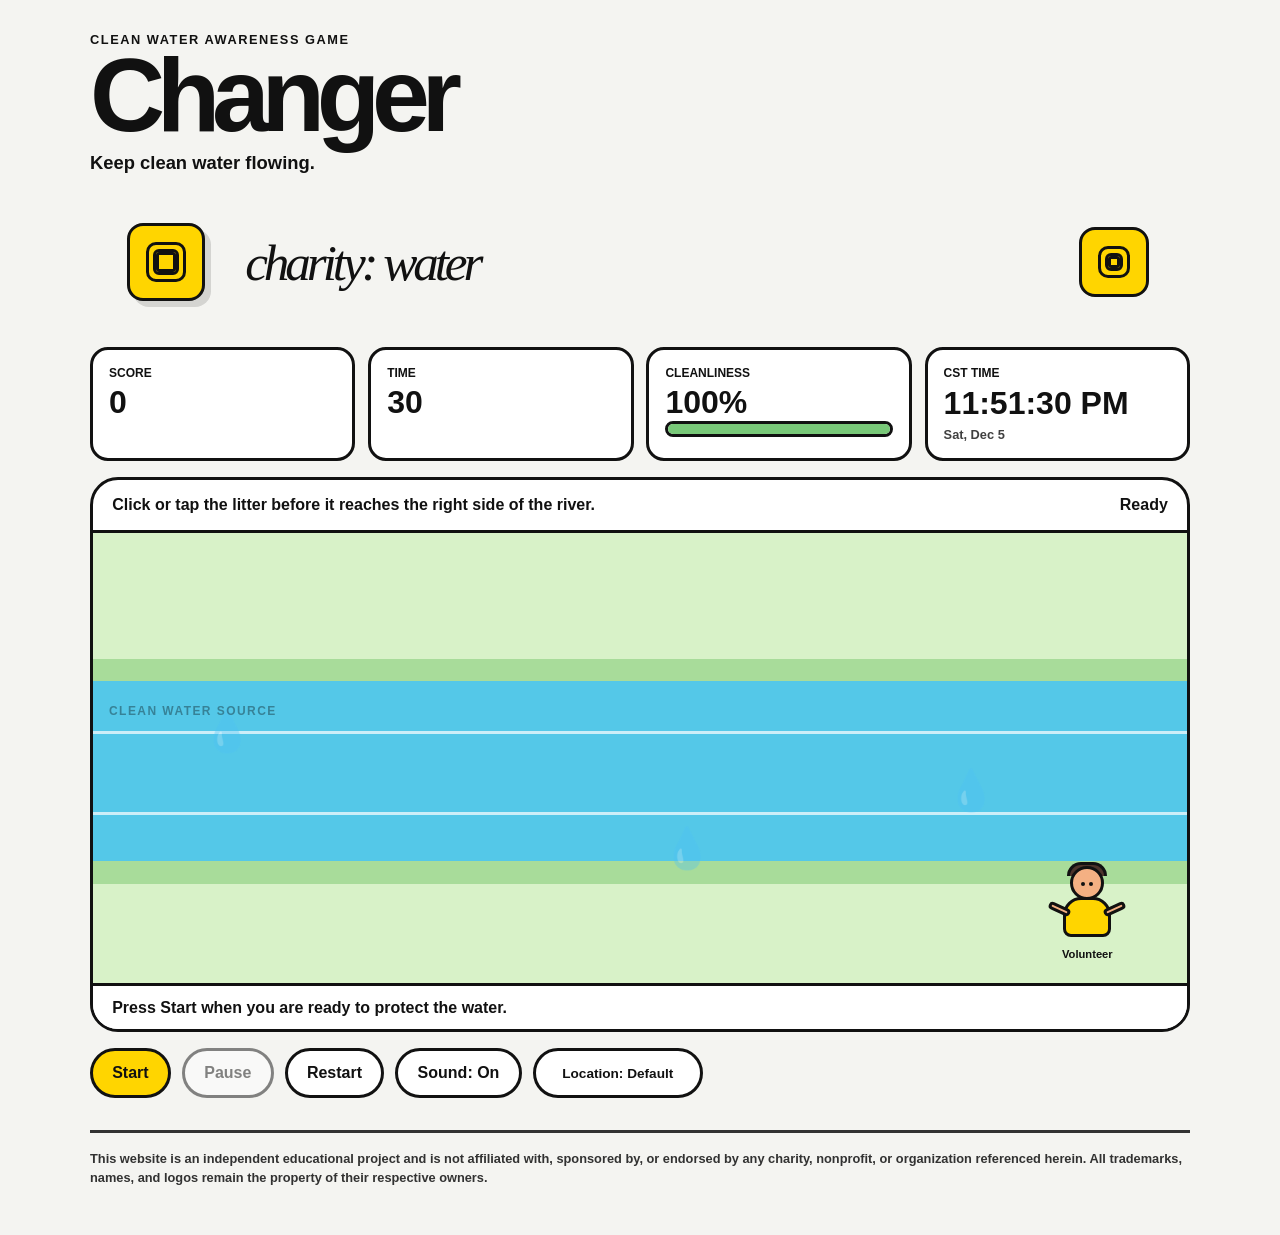
==== index.html @ 5ac5d617 "change name" ====
<!DOCTYPE html>
<html lang="en">
<head>
  <meta charset="UTF-8" />
  <meta name="viewport" content="width=device-width, initial-scale=1.0" />
  <title>The Changer | Clean Water Game</title>

  <style>
    :root {
      --black: #111111
;
      --white: #ffffff
;
      --yellow: #ffd500
;
      --blue: #54c8e8
;
      --deep-blue: #168fb5
;
      --green: #78c878
;
      --red: #e7685d
;
      --soft-gray: #f4f4f1
;
    }

    * {
      box-sizing: border-box;
    }

    body {
      margin: 0;
      min-height: 100vh;
      background: var(--page-bg, var(--soft-gray));
      color: var(--black);
      font-family: Arial, Helvetica, sans-serif;
    }

    button {
      border: 3px solid var(--black);
      border-radius: 999px;
      padding: 0.8rem 1.2rem;
      background: var(--yellow);
      color: var(--black);
      font-size: 1rem;
      font-weight: 800;
      cursor: pointer;
      transition: transform 0.15s ease, box-shadow 0.15s ease;
    }

    button:hover,
    button:focus-visible {
      transform: translateY(-2px);
      box-shadow: 4px 4px 0 var(--black);
      outline: none;
    }

    button.secondary {
      background: var(--white);
    }

    button:disabled {
      cursor: not-allowed;
      opacity: 0.5;
      transform: none;
      box-shadow: none;
    }

    .app {
      width: min(1100px, 94vw);
      margin: 0 auto;
      padding: 2rem 0 3rem;
    }

    header {
      display: flex;
      justify-content: space-between;
      align-items: flex-start;
      gap: 1rem;
      margin-bottom: 1.5rem;
    }

    .eyebrow {
      margin: 0 0 0.25rem;
      font-size: 0.8rem;
      font-weight: 800;
      letter-spacing: 0.12em;
      text-transform: uppercase;
    }

    h1 {
      margin: 0;
      font-size: clamp(3rem, 9vw, 6.5rem);
      line-height: 0.85;
      letter-spacing: -0.08em;
    }

    .mission {
      max-width: 430px;
      margin: 0.8rem 0 0;
      font-size: 1.15rem;
      font-weight: 700;
    }

    .brand-note {
      max-width: 210px;
      padding: 0.7rem;
      border: 2px solid var(--black);
      background: var(--white);
      font-size: 0.75rem;
      font-weight: 700;
      line-height: 1.3;
    }

    .brand-reference {
      display: grid;
      grid-template-columns: 120px 1fr 120px;
      align-items: center;
      gap: 1.2rem;
      padding: 1.2rem 1rem 0.5rem;
      margin: 1.5rem 0 2rem;
      color: var(--black);
    }

    .brand-logo {
      width: 78px;
      height: 78px;
      margin: 0 auto;
      border: 3px solid var(--black);
      border-radius: 16px;
      background: var(--yellow);
      position: relative;
      box-shadow: 6px 6px 0 rgba(17, 17, 17, 0.14);
    }

    .brand-logo::before,
    .brand-logo::after {
      content: "";
      position: absolute;
      border: 3px solid var(--black);
      border-radius: 10px;
      inset: 16px;
    }

    .brand-logo::after {
      inset: 23px;
      border-radius: 6px;
      background: var(--yellow);
      box-shadow: inset 0 0 0 3px var(--black);
    }

    .brand-wordmark {
      font-size: clamp(2rem, 4vw, 3.6rem);
      font-weight: 400;
      letter-spacing: -0.08em;
      line-height: 1;
      text-align: left;
      font-family: Georgia, "Times New Roman", serif;
      font-style: italic;
    }

    .brand-side {
      display: flex;
      justify-content: center;
      align-items: center;
      min-height: 90px;
    }

    .brand-side .brand-logo {
      width: 70px;
      height: 70px;
      box-shadow: none;
    }

    .brand-side .brand-label {
      display: none;
    }

    .dashboard {
      display: grid;
      grid-template-columns: repeat(4, minmax(0, 1fr));
      gap: 0.8rem;
      margin-bottom: 1rem;
    }

    .stat {
      padding: 1rem;
      border: 3px solid var(--black);
      border-radius: 18px;
      background: var(--white);
    }

    .clock-stat {
      display: flex;
      flex-direction: column;
      justify-content: center;
    }

    .clock-value {
      font-size: 1.5rem;
      line-height: 1.2;
    }

    .clock-date {
      display: block;
      margin-top: 0.25rem;
      font-size: 0.8rem;
      font-weight: 800;
      opacity: 0.8;
    }

    .stat-label {
      display: block;
      margin-bottom: 0.25rem;
      font-size: 0.75rem;
      font-weight: 800;
      text-transform: uppercase;
    }

    .stat-value {
      font-size: 2rem;
      font-weight: 900;
    }

    .progress-shell {
      height: 16px;
      overflow: hidden;
      border: 3px solid var(--black);
      border-radius: 999px;
      background: var(--white);
    }

    .progress-bar {
      width: 100%;
      height: 100%;
      background: var(--green);
      transition: width 0.25s ease, background 0.25s ease;
    }

    .game-card {
      overflow: hidden;
      border: 3px solid var(--black);
      border-radius: 28px;
      background: var(--white);
    }

    .game-top {
      display: flex;
      justify-content: space-between;
      align-items: center;
      gap: 1rem;
      padding: 1rem 1.2rem;
      border-bottom: 3px solid var(--black);
    }

    .instructions {
      margin: 0;
      font-weight: 800;
    }

    .game-area {
      position: relative;
      min-height: 450px;
      overflow: hidden;
      background:
        linear-gradient(
          to bottom,
          #d8f2c8
 0 28%,
          #a8dc9a
 28% 33%,
          var(--blue) 33% 73%,
          #a8dc9a
 73% 78%,
          #d8f2c8
 78% 100%
        );
    }

    .river-line {
      position: absolute;
      left: 0;
      right: 0;
      height: 3px;
      background: rgba(255, 255, 255, 0.7);
    }

    .river-line.one {
      top: 44%;
    }

    .river-line.two {
      top: 62%;
    }

    .water-drop {
      position: absolute;
      color: rgba(255, 255, 255, 0.35);
      font-size: 2.5rem;
      animation: drift 5s linear infinite;
    }

    .drop-one {
      top: 39%;
      left: 10%;
    }

    .drop-two {
      top: 65%;
      left: 52%;
      animation-delay: 1.5s;
    }

    .drop-three {
      top: 52%;
      left: 78%;
      animation-delay: 3s;
    }

    @keyframes drift {
      from {
        transform: translateX(-30px);
      }
      to {
        transform: translateX(80px);
      }
    }

    .river-label {
      position: absolute;
      top: 38%;
      left: 1rem;
      color: rgba(0, 0, 0, 0.35);
      font-size: 0.75rem;
      font-weight: 900;
      letter-spacing: 0.12em;
      text-transform: uppercase;
    }

    .character {
      position: absolute;
      right: 5%;
      bottom: 5%;
      width: 90px;
      text-align: center;
      z-index: 4;
    }

    .character-body {
      position: relative;
      width: 58px;
      height: 78px;
      margin: 0 auto;
    }

    .head {
      position: absolute;
      top: 0;
      left: 12px;
      width: 34px;
      height: 34px;
      border: 3px solid var(--black);
      border-radius: 50%;
      background: #f4b083
;
    }

    .head::before,
    .head::after {
      content: "";
      position: absolute;
      top: 13px;
      width: 4px;
      height: 4px;
      border-radius: 50%;
      background: var(--black);
    }

    .head::before {
      left: 8px;
    }

    .head::after {
      right: 8px;
    }

    .hair {
      position: absolute;
      top: -4px;
      left: 9px;
      width: 40px;
      height: 14px;
      border: 3px solid var(--black);
      border-bottom: 0;
      border-radius: 20px 20px 0 0;
      background: #4d342b
;
    }

    .body-shape {
      position: absolute;
      top: 31px;
      left: 5px;
      width: 48px;
      height: 40px;
      border: 3px solid var(--black);
      border-radius: 18px 18px 8px 8px;
      background: var(--yellow);
    }

    .arm {
      position: absolute;
      top: 39px;
      width: 23px;
      height: 8px;
      border: 3px solid var(--black);
      border-radius: 999px;
      background: #f4b083
;
    }

    .arm.left {
      left: -10px;
      transform: rotate(25deg);
    }

    .arm.right {
      right: -10px;
      transform: rotate(-25deg);
    }

    .character-name {
      display: block;
      margin-top: 0.25rem;
      font-size: 0.7rem;
      font-weight: 900;
    }

    .litter {
      position: absolute;
      z-index: 5;
      display: grid;
      place-items: center;
      width: 48px;
      height: 48px;
      border: 3px solid var(--black);
      border-radius: 14px;
      background: var(--white);
      font-size: 1.65rem;
      cursor: pointer;
      user-select: none;
      transform: translate(-50%, -50%);
    }

    .litter:hover,
    .litter:focus-visible {
      outline: 4px solid var(--yellow);
      outline-offset: 3px;
    }

    .feedback {
      min-height: 2.5rem;
      padding: 0.8rem 1.2rem;
      border-top: 3px solid var(--black);
      background: var(--white);
      font-weight: 800;
    }

    .feedback.good {
      background: #e0f6dc
;
    }

    .feedback.bad {
      background: #ffe0dc
;
    }

    .controls {
      display: flex;
      flex-wrap: wrap;
      gap: 0.7rem;
      margin-top: 1rem;
    }

    .bg-cycle-button {
      border: 3px solid var(--black);
      border-radius: 999px;
      padding: 0.7rem 1rem;
      background: var(--white);
      color: var(--black);
      font-size: 0.85rem;
      font-weight: 800;
      cursor: pointer;
      min-width: 170px;
    }

    .bg-cycle-button:hover,
    .bg-cycle-button:focus-visible {
      transform: translateY(-2px);
      box-shadow: 4px 4px 0 var(--black);
      outline: none;
    }

    .summary {
      display: none;
      margin-top: 1rem;
      padding: 1.3rem;
      border: 3px solid var(--black);
      border-radius: 20px;
      background: var(--yellow);
    }

    .legal-branding {
      margin-top: 2rem;
      padding-top: 1rem;
      border-top: 3px solid var(--black);
      font-size: 0.8rem;
      line-height: 1.5;
      font-weight: 700;
      color: var(--black);
      opacity: 0.85;
    }

    .summary.visible {
      display: block;
    }

    .summary h2 {
      margin-top: 0;
    }

    .summary p {
      max-width: 650px;
      font-weight: 700;
      line-height: 1.5;
    }

    @media (max-width: 700px) {
      header {
        display: block;
      }

      .brand-note {
        margin-top: 1rem;
      }

      .dashboard {
        grid-template-columns: 1fr;
      }

      .game-area {
        min-height: 420px;
      }

      .game-top {
        display: block;
      }

      .instructions {
        margin-bottom: 0.5rem;
      }

      .character {
        right: 2%;
      }
    }

    @media (prefers-reduced-motion: reduce) {
      *,
      *::before,
      *::after {
        animation-duration: 0.01ms !important;
        animation-iteration-count: 1 !important;
        transition-duration: 0.01ms !important;
      }
    }
  </style>
</head>

<body>
  <main class="app">
    <header>
      <div>
        <p class="eyebrow">Clean water awareness game</p>
        <h1>Changer</h1>
        <p class="mission">Keep clean water flowing.</p>
      </div>

    </header>

    <section class="brand-reference" aria-label="Brand reference">
      <div class="brand-logo" aria-label="Brand logo mark"></div>
      <div class="brand-wordmark">charity: water</div>
      <div class="brand-side">
        <div class="brand-logo" aria-label="Brand logo mark"></div>
      </div>
    </section>

    <section class="dashboard" aria-label="Game statistics">
      <div class="stat">
        <span class="stat-label">Score</span>
        <span id="score" class="stat-value">0</span>
      </div>

      <div class="stat">
        <span class="stat-label">Time</span>
        <span id="time" class="stat-value">30</span>
      </div>

      <div class="stat">
        <span class="stat-label">Cleanliness</span>
        <span id="cleanlinessText" class="stat-value">100%</span>
        <div class="progress-shell" aria-label="Water cleanliness">
          <div id="progressBar" class="progress-bar"></div>
        </div>
      </div>

      <div class="stat clock-stat">
        <span class="stat-label">CST Time</span>
        <span id="realClock" class="stat-value clock-value">--:--:--</span>
        <small id="cstDate" class="clock-date">--</small>
      </div>
    </section>

    <section class="game-card">
      <div class="game-top">
        <p class="instructions">
          Click or tap the litter before it reaches the right side of the river.
        </p>
        <strong id="status">Ready</strong>
      </div>

      <div
        id="gameArea"
        class="game-area"
        aria-label="Horizontal river gameplay area"
      >
        <div class="river-line one"></div>
        <div class="river-line two"></div>

        <div class="water-drop drop-one">💧</div>
        <div class="water-drop drop-two">💧</div>
        <div class="water-drop drop-three">💧</div>

        <span class="river-label">Clean water source</span>

        <div class="character" aria-label="A friendly river volunteer">
          <div class="character-body">
            <div class="hair"></div>
            <div class="head"></div>
            <div class="body-shape"></div>
            <div class="arm left"></div>
            <div class="arm right"></div>
          </div>
          <span class="character-name">Volunteer</span>
        </div>
      </div>

      <div id="feedback" class="feedback" aria-live="polite">
        Press Start when you are ready to protect the water.
      </div>
    </section>

    <div class="controls">
      <button id="startButton">Start</button>
      <button id="pauseButton" class="secondary" disabled>Pause</button>
      <button id="restartButton" class="secondary">Restart</button>
      <button id="soundButton" class="secondary" aria-pressed="true">
        Sound: On
      </button>
      <button id="bgCycleButton" class="bg-cycle-button secondary" type="button">
        Location: Default
      </button>
    </div>

    <section id="summary" class="summary" aria-live="polite">
      <h2>Round complete</h2>
      <p id="summaryText"></p>
      <button id="replayButton">Play again</button>
    </section>

    <div class="legal-branding">
      This website is an independent educational project and is not affiliated with,
      sponsored by, or endorsed by any charity, nonprofit, or organization referenced
      herein. All trademarks, names, and logos remain the property of their
      respective owners.
    </div>
  </main>

  <script>
    const gameArea = document.getElementById("gameArea");
    const scoreElement = document.getElementById("score");
    const timeElement = document.getElementById("time");
    const cleanlinessText = document.getElementById("cleanlinessText");
    const progressBar = document.getElementById("progressBar");
    const realClockElement = document.getElementById("realClock");
    const cstDateElement = document.getElementById("cstDate");
    const feedback = document.getElementById("feedback");
    const statusElement = document.getElementById("status");
    const summary = document.getElementById("summary");
    const summaryText = document.getElementById("summaryText");

    const startButton = document.getElementById("startButton");
    const pauseButton = document.getElementById("pauseButton");
    const restartButton = document.getElementById("restartButton");
    const replayButton = document.getElementById("replayButton");
    const soundButton = document.getElementById("soundButton");
    const bgCycleButton = document.getElementById("bgCycleButton");

    let score = 0;
    let cleanliness = 100;
    let timeLeft = 30;
    let running = false;
    let paused = false;
    let soundOn = true;
    let gameTimer = null;
    let litterTimer = null;
    let movementTimer = null;
    let litterItems = [];
    let bestScore = Number(localStorage.getItem("changerBestScore") || 0);

    const litterTypes = [
      { icon: "🥤", label: "plastic cup" },
      { icon: "🛍️", label: "plastic bag" },
      { icon: "🧴", label: "bottle" },
      { icon: "🧻", label: "waste" },
      { icon: "🥫", label: "can" }
    ];

    function updateDashboard() {
      scoreElement.textContent = score;
      timeElement.textContent = timeLeft;
      cleanlinessText.textContent = `${cleanliness}%`;
      progressBar.style.width = `${cleanliness}%`;

      if (cleanliness > 60) {
        progressBar.style.background = "var(--green)";
      } else if (cleanliness > 30) {
        progressBar.style.background = "var(--yellow)";
      } else {
        progressBar.style.background = "var(--red)";
      }
    }

    function updateCSTClock() {
      const now = new Date();
      const timeFormatter = new Intl.DateTimeFormat("en-US", {
        timeZone: "America/Chicago",
        hour: "2-digit",
        minute: "2-digit",
        second: "2-digit",
        hour12: true
      });

      const dateFormatter = new Intl.DateTimeFormat("en-US", {
        timeZone: "America/Chicago",
        weekday: "short",
        month: "short",
        day: "numeric"
      });

      realClockElement.textContent = timeFormatter.format(now);
      cstDateElement.textContent = dateFormatter.format(now);
    }

    function setFeedback(message, type = "") {
      feedback.textContent = message;
      feedback.className = `feedback ${type}`;
    }

    function playBeep(frequency = 600) {
      if (!soundOn) return;

      try {
        const audioContext = new AudioContext();
        const oscillator = audioContext.createOscillator();
        const gain = audioContext.createGain();

        oscillator.frequency.value = frequency;
        oscillator.type = "sine";
        gain.gain.value = 0.04;

        oscillator.connect(gain);
        gain.connect(audioContext.destination);

        oscillator.start();
        oscillator.stop(audioContext.currentTime + 0.08);
      } catch {
        // Sound is optional, so the game continues if audio is unavailable.
      }
    }

    function clearLitter() {
      litterItems.forEach(item => item.element.remove());
      litterItems = [];
    }

    function createLitter() {
      if (!running || paused) return;

      const type = litterTypes[
        Math.floor(Math.random() * litterTypes.length)
      ];

      const element = document.createElement("button");
      element.className = "litter";
      element.type = "button";
      element.textContent = type.icon;
      element.setAttribute("aria-label", `Remove ${type.label}`);

      const topPosition = 42 + Math.random() * 25;
      const startPosition = 8 + Math.random() * 10;

      element.style.left = `${startPosition}%`;
      element.style.top = `${topPosition}%`;

      const item = {
        element,
        position: startPosition,
        speed: 0.4 + Math.random() * 0.35
      };

      element.addEventListener("click", () => collectLitter(item));

      gameArea.appendChild(element);
      litterItems.push(item);
    }

    function collectLitter(item) {
      if (!running || paused) return;

      item.element.remove();
      litterItems = litterItems.filter(current => current !== item);

      score += 10;
      cleanliness = Math.min(100, cleanliness + 3);

      setFeedback("Great job. You protected the water source.", "good");
      playBeep(760);
      updateDashboard();
    }

    function moveLitter() {
      if (!running || paused) return;

      litterItems.forEach(item => {
        item.position += item.speed;
        item.element.style.left = `${item.position}%`;

        if (item.position > 94) {
          item.element.remove();
          litterItems = litterItems.filter(current => current !== item);

          cleanliness = Math.max(0, cleanliness - 8);
          setFeedback("A piece of litter reached the water. Keep watching.", "bad");
          playBeep(220);
          updateDashboard();
        }
      });
    }

    function startGame() {
      clearLitter();

      score = 0;
      cleanliness = 100;
      timeLeft = 30;
      running = true;
      paused = false;

      summary.classList.remove("visible");
      startButton.disabled = true;
      pauseButton.disabled = false;
      pauseButton.textContent = "Pause";
      statusElement.textContent = "Playing";

      setFeedback("The cleanup has started. Keep the river clear.");
      updateDashboard();

      gameTimer = setInterval(() => {
        if (!paused) {
          timeLeft -= 1;
          updateDashboard();

          if (timeLeft <= 0) {
            endGame();
          }
        }
      }, 1000);

      litterTimer = setInterval(createLitter, 1200);
      movementTimer = setInterval(moveLitter, 100);
    }

    function togglePause() {
      if (!running) return;

      paused = !paused;
      pauseButton.textContent = paused ? "Resume" : "Pause";
      statusElement.textContent = paused ? "Paused" : "Playing";

      setFeedback(
        paused
          ? "Game paused. Resume when you are ready."
          : "The cleanup continues."
      );
    }

    function endGame() {
      running = false;
      paused = false;

      clearInterval(gameTimer);
      clearInterval(litterTimer);
      clearInterval(movementTimer);

      gameTimer = null;
      litterTimer = null;
      movementTimer = null;

      clearLitter();

      startButton.disabled = false;
      pauseButton.disabled = true;
      pauseButton.textContent = "Pause";
      statusElement.textContent = "Finished";

      if (score > bestScore) {
        bestScore = score;
        localStorage.setItem("changerBestScore", bestScore);
      }

      summaryText.textContent =
        `You earned ${score} points and finished with ${cleanliness}% water cleanliness. ` +
        `Preventing litter and protecting water sources helps communities access safer water. ` +
        `Your best score is ${bestScore}.`;

      summary.classList.add("visible");
      setFeedback("Round complete. Every cleanup action makes a difference.", "good");
    }

    function restartGame() {
      clearInterval(gameTimer);
      clearInterval(litterTimer);
      clearInterval(movementTimer);

      gameTimer = null;
      litterTimer = null;
      movementTimer = null;

      clearLitter();

      running = false;
      paused = false;
      score = 0;
      cleanliness = 100;
      timeLeft = 30;

      startButton.disabled = false;
      pauseButton.disabled = true;
      pauseButton.textContent = "Pause";
      statusElement.textContent = "Ready";
      summary.classList.remove("visible");

      setFeedback("Press Start when you are ready to protect the water.");
      updateDashboard();
    }

    function toggleSound() {
      soundOn = !soundOn;
      soundButton.textContent = `Sound: ${soundOn ? "On" : "Off"}`;
      soundButton.setAttribute("aria-pressed", String(soundOn));
    }

    const presetBackgrounds = [
      { label: "Default", url: "" },
      { label: "London River", url: "Boats-River-Thames-London-Tower-Bridge.webp" },
      { label: "Venice", url: "venice2-ap-ml-230530_1685455543825_hpEmbed_3x2.avif" },
      { label: "Mekong River", url: "images.jpg" }
    ];

    let backgroundIndex = 0;

    function applyBackgroundImage(url) {
      const overlay = "linear-gradient(rgba(255,255,255,0.18), rgba(255,255,255,0.18))";

      if (!url) {
        document.body.style.setProperty("--page-bg", "var(--soft-gray)");
        return;
      }

      document.body.style.setProperty(
        "--page-bg",
        `${overlay}, url('${url}') center/cover no-repeat fixed`
      );
    }

    function cycleBackground() {
      backgroundIndex = (backgroundIndex + 1) % presetBackgrounds.length;
      const current = presetBackgrounds[backgroundIndex];
      bgCycleButton.textContent = `Location: ${current.label}`;
      applyBackgroundImage(current.url);
    }

    bgCycleButton.addEventListener("mouseenter", cycleBackground);
    bgCycleButton.addEventListener("click", cycleBackground);

    startButton.addEventListener("click", startGame);
    pauseButton.addEventListener("click", togglePause);
    restartButton.addEventListener("click", restartGame);
    replayButton.addEventListener("click", startGame);
    soundButton.addEventListener("click", toggleSound);

    updateDashboard();
    updateCSTClock();
    setInterval(updateCSTClock, 1000);
  </script>
</body>
</html>
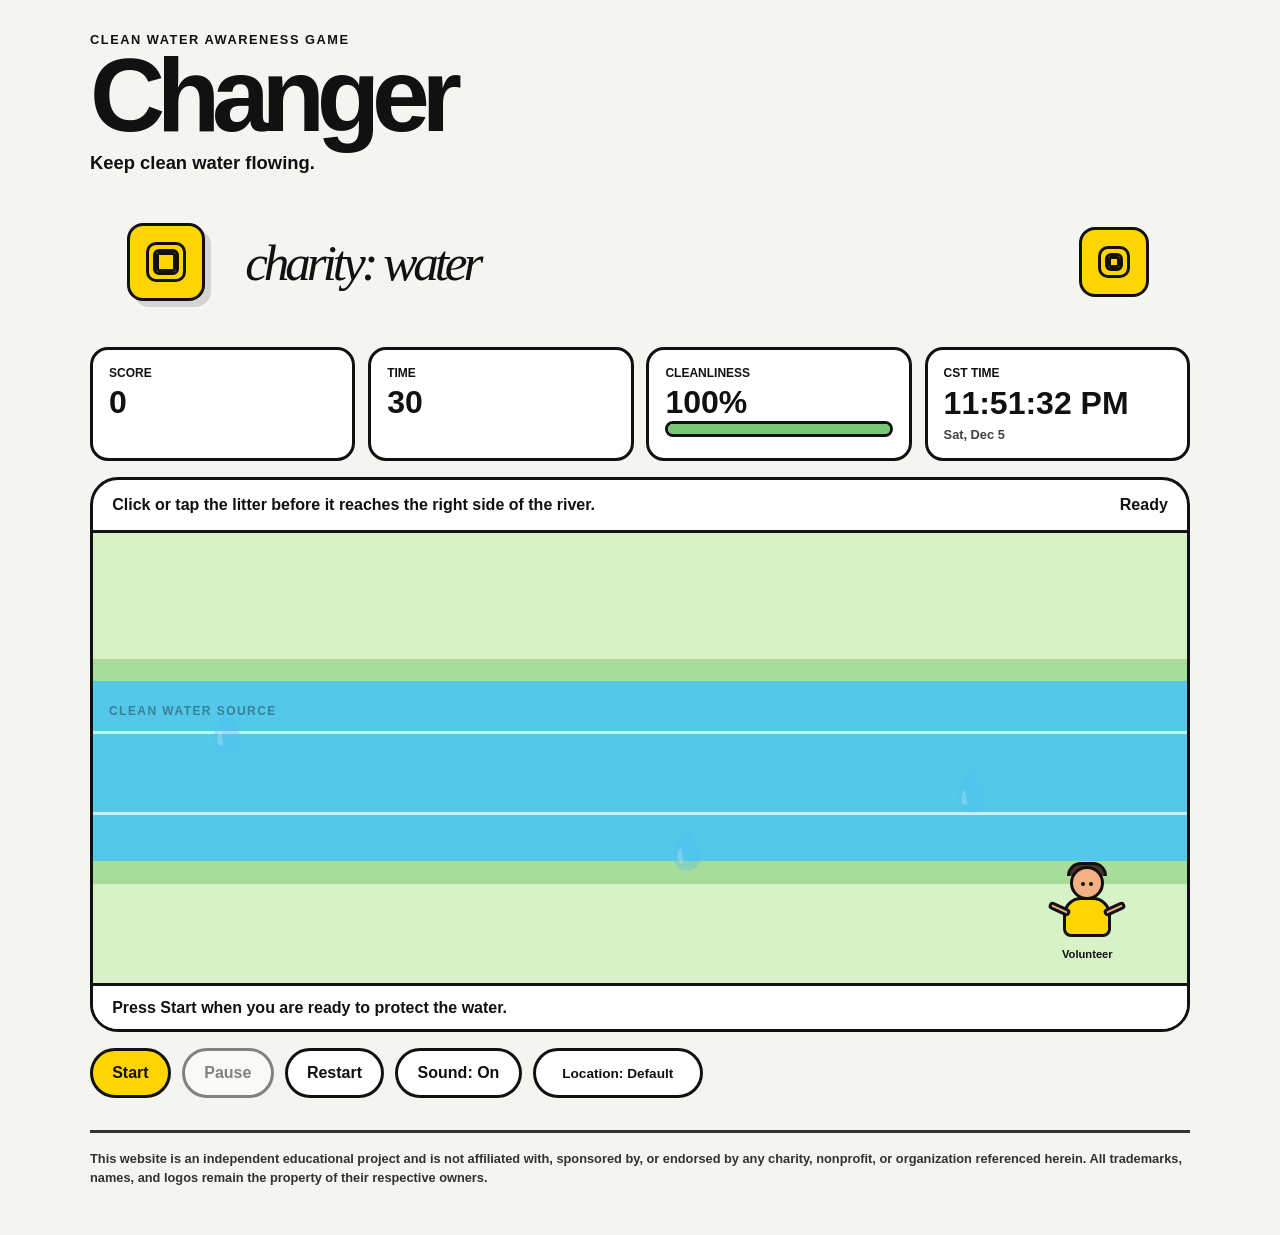
==== commit a6ca25eb: "Update imagine files" ====
--- a/index.html
+++ b/index.html
@@ -976,9 +976,9 @@
 
     const presetBackgrounds = [
       { label: "Default", url: "" },
-      { label: "London River", url: "Boats-River-Thames-London-Tower-Bridge.webp" },
-      { label: "Venice", url: "venice2-ap-ml-230530_1685455543825_hpEmbed_3x2.avif" },
-      { label: "Mekong River", url: "images.jpg" }
+      { label: "London River", url: "storage/Boats-River-Thames-London-Tower-Bridge.webp" },
+      { label: "Venice", url: "storage/venice2-ap-ml-230530_1685455543825_hpEmbed_3x2.avif" },
+      { label: "Mekong River", url: "storage/images.jpg" }
     ];
 
     let backgroundIndex = 0;
@@ -1004,7 +1004,6 @@
       applyBackgroundImage(current.url);
     }
 
-    bgCycleButton.addEventListener("mouseenter", cycleBackground);
     bgCycleButton.addEventListener("click", cycleBackground);
 
     startButton.addEventListener("click", startGame);
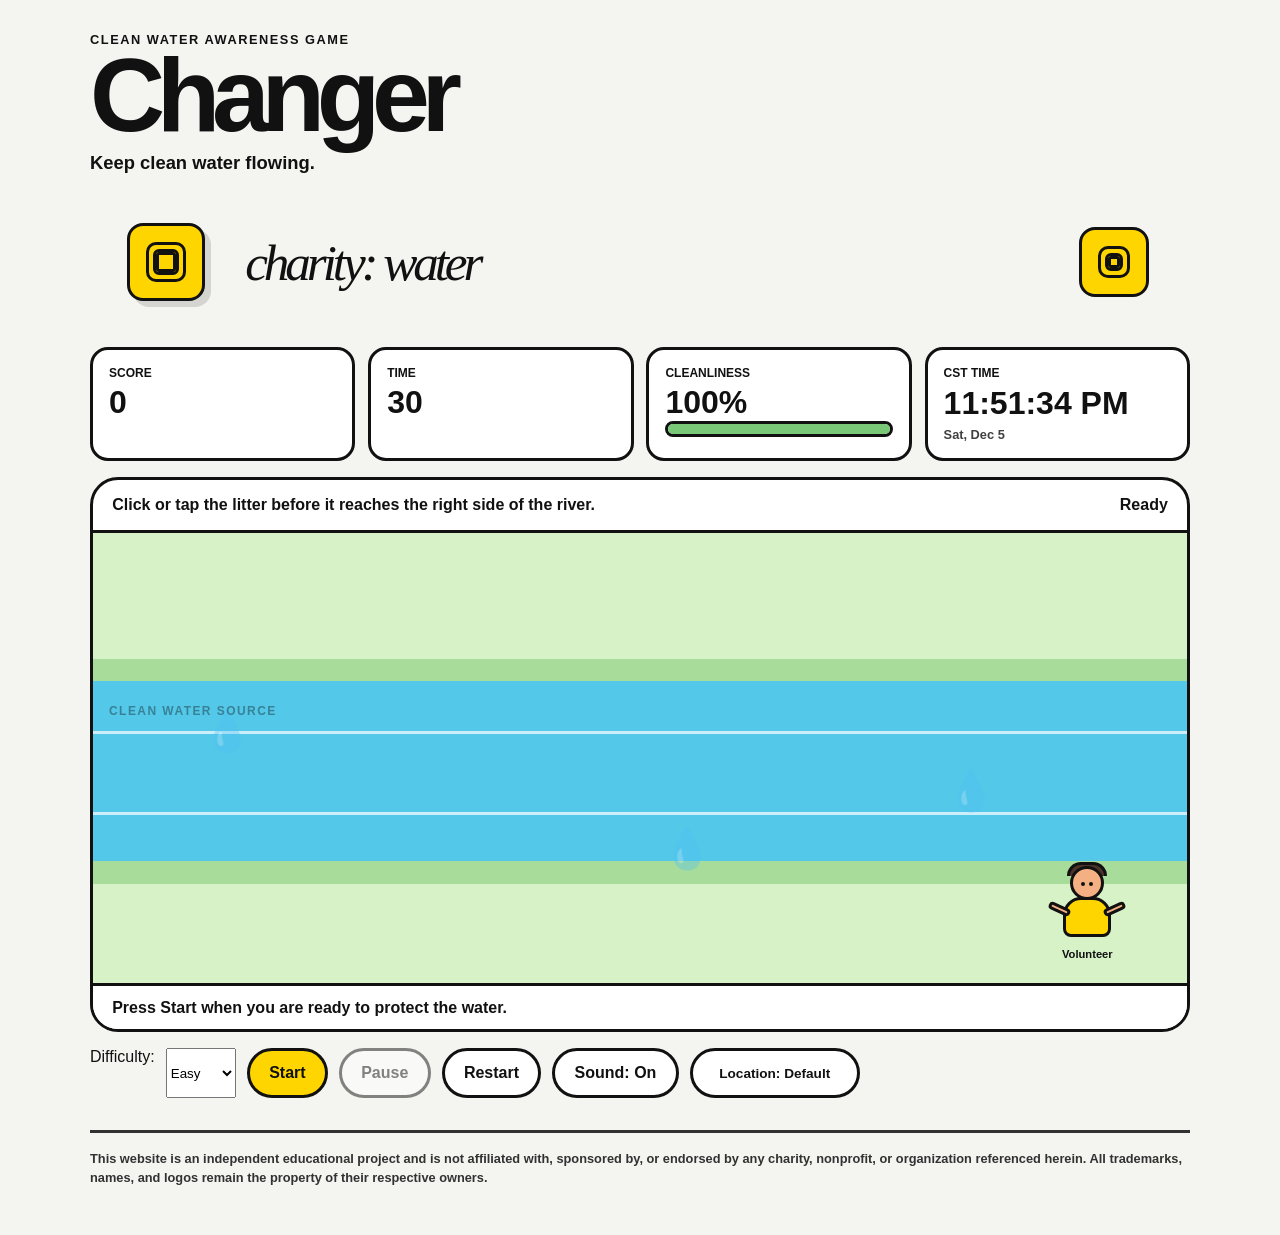
==== commit 6084a061: "Changes" ====
--- a/index.html
+++ b/index.html
@@ -5,578 +5,7 @@
   <meta name="viewport" content="width=device-width, initial-scale=1.0" />
   <title>The Changer | Clean Water Game</title>
 
-  <style>
-    :root {
-      --black: #111111
-;
-      --white: #ffffff
-;
-      --yellow: #ffd500
-;
-      --blue: #54c8e8
-;
-      --deep-blue: #168fb5
-;
-      --green: #78c878
-;
-      --red: #e7685d
-;
-      --soft-gray: #f4f4f1
-;
-    }
-
-    * {
-      box-sizing: border-box;
-    }
-
-    body {
-      margin: 0;
-      min-height: 100vh;
-      background: var(--page-bg, var(--soft-gray));
-      color: var(--black);
-      font-family: Arial, Helvetica, sans-serif;
-    }
-
-    button {
-      border: 3px solid var(--black);
-      border-radius: 999px;
-      padding: 0.8rem 1.2rem;
-      background: var(--yellow);
-      color: var(--black);
-      font-size: 1rem;
-      font-weight: 800;
-      cursor: pointer;
-      transition: transform 0.15s ease, box-shadow 0.15s ease;
-    }
-
-    button:hover,
-    button:focus-visible {
-      transform: translateY(-2px);
-      box-shadow: 4px 4px 0 var(--black);
-      outline: none;
-    }
-
-    button.secondary {
-      background: var(--white);
-    }
-
-    button:disabled {
-      cursor: not-allowed;
-      opacity: 0.5;
-      transform: none;
-      box-shadow: none;
-    }
-
-    .app {
-      width: min(1100px, 94vw);
-      margin: 0 auto;
-      padding: 2rem 0 3rem;
-    }
-
-    header {
-      display: flex;
-      justify-content: space-between;
-      align-items: flex-start;
-      gap: 1rem;
-      margin-bottom: 1.5rem;
-    }
-
-    .eyebrow {
-      margin: 0 0 0.25rem;
-      font-size: 0.8rem;
-      font-weight: 800;
-      letter-spacing: 0.12em;
-      text-transform: uppercase;
-    }
-
-    h1 {
-      margin: 0;
-      font-size: clamp(3rem, 9vw, 6.5rem);
-      line-height: 0.85;
-      letter-spacing: -0.08em;
-    }
-
-    .mission {
-      max-width: 430px;
-      margin: 0.8rem 0 0;
-      font-size: 1.15rem;
-      font-weight: 700;
-    }
-
-    .brand-note {
-      max-width: 210px;
-      padding: 0.7rem;
-      border: 2px solid var(--black);
-      background: var(--white);
-      font-size: 0.75rem;
-      font-weight: 700;
-      line-height: 1.3;
-    }
-
-    .brand-reference {
-      display: grid;
-      grid-template-columns: 120px 1fr 120px;
-      align-items: center;
-      gap: 1.2rem;
-      padding: 1.2rem 1rem 0.5rem;
-      margin: 1.5rem 0 2rem;
-      color: var(--black);
-    }
-
-    .brand-logo {
-      width: 78px;
-      height: 78px;
-      margin: 0 auto;
-      border: 3px solid var(--black);
-      border-radius: 16px;
-      background: var(--yellow);
-      position: relative;
-      box-shadow: 6px 6px 0 rgba(17, 17, 17, 0.14);
-    }
-
-    .brand-logo::before,
-    .brand-logo::after {
-      content: "";
-      position: absolute;
-      border: 3px solid var(--black);
-      border-radius: 10px;
-      inset: 16px;
-    }
-
-    .brand-logo::after {
-      inset: 23px;
-      border-radius: 6px;
-      background: var(--yellow);
-      box-shadow: inset 0 0 0 3px var(--black);
-    }
-
-    .brand-wordmark {
-      font-size: clamp(2rem, 4vw, 3.6rem);
-      font-weight: 400;
-      letter-spacing: -0.08em;
-      line-height: 1;
-      text-align: left;
-      font-family: Georgia, "Times New Roman", serif;
-      font-style: italic;
-    }
-
-    .brand-side {
-      display: flex;
-      justify-content: center;
-      align-items: center;
-      min-height: 90px;
-    }
-
-    .brand-side .brand-logo {
-      width: 70px;
-      height: 70px;
-      box-shadow: none;
-    }
-
-    .brand-side .brand-label {
-      display: none;
-    }
-
-    .dashboard {
-      display: grid;
-      grid-template-columns: repeat(4, minmax(0, 1fr));
-      gap: 0.8rem;
-      margin-bottom: 1rem;
-    }
-
-    .stat {
-      padding: 1rem;
-      border: 3px solid var(--black);
-      border-radius: 18px;
-      background: var(--white);
-    }
-
-    .clock-stat {
-      display: flex;
-      flex-direction: column;
-      justify-content: center;
-    }
-
-    .clock-value {
-      font-size: 1.5rem;
-      line-height: 1.2;
-    }
-
-    .clock-date {
-      display: block;
-      margin-top: 0.25rem;
-      font-size: 0.8rem;
-      font-weight: 800;
-      opacity: 0.8;
-    }
-
-    .stat-label {
-      display: block;
-      margin-bottom: 0.25rem;
-      font-size: 0.75rem;
-      font-weight: 800;
-      text-transform: uppercase;
-    }
-
-    .stat-value {
-      font-size: 2rem;
-      font-weight: 900;
-    }
-
-    .progress-shell {
-      height: 16px;
-      overflow: hidden;
-      border: 3px solid var(--black);
-      border-radius: 999px;
-      background: var(--white);
-    }
-
-    .progress-bar {
-      width: 100%;
-      height: 100%;
-      background: var(--green);
-      transition: width 0.25s ease, background 0.25s ease;
-    }
-
-    .game-card {
-      overflow: hidden;
-      border: 3px solid var(--black);
-      border-radius: 28px;
-      background: var(--white);
-    }
-
-    .game-top {
-      display: flex;
-      justify-content: space-between;
-      align-items: center;
-      gap: 1rem;
-      padding: 1rem 1.2rem;
-      border-bottom: 3px solid var(--black);
-    }
-
-    .instructions {
-      margin: 0;
-      font-weight: 800;
-    }
-
-    .game-area {
-      position: relative;
-      min-height: 450px;
-      overflow: hidden;
-      background:
-        linear-gradient(
-          to bottom,
-          #d8f2c8
- 0 28%,
-          #a8dc9a
- 28% 33%,
-          var(--blue) 33% 73%,
-          #a8dc9a
- 73% 78%,
-          #d8f2c8
- 78% 100%
-        );
-    }
-
-    .river-line {
-      position: absolute;
-      left: 0;
-      right: 0;
-      height: 3px;
-      background: rgba(255, 255, 255, 0.7);
-    }
-
-    .river-line.one {
-      top: 44%;
-    }
-
-    .river-line.two {
-      top: 62%;
-    }
-
-    .water-drop {
-      position: absolute;
-      color: rgba(255, 255, 255, 0.35);
-      font-size: 2.5rem;
-      animation: drift 5s linear infinite;
-    }
-
-    .drop-one {
-      top: 39%;
-      left: 10%;
-    }
-
-    .drop-two {
-      top: 65%;
-      left: 52%;
-      animation-delay: 1.5s;
-    }
-
-    .drop-three {
-      top: 52%;
-      left: 78%;
-      animation-delay: 3s;
-    }
-
-    @keyframes drift {
-      from {
-        transform: translateX(-30px);
-      }
-      to {
-        transform: translateX(80px);
-      }
-    }
-
-    .river-label {
-      position: absolute;
-      top: 38%;
-      left: 1rem;
-      color: rgba(0, 0, 0, 0.35);
-      font-size: 0.75rem;
-      font-weight: 900;
-      letter-spacing: 0.12em;
-      text-transform: uppercase;
-    }
-
-    .character {
-      position: absolute;
-      right: 5%;
-      bottom: 5%;
-      width: 90px;
-      text-align: center;
-      z-index: 4;
-    }
-
-    .character-body {
-      position: relative;
-      width: 58px;
-      height: 78px;
-      margin: 0 auto;
-    }
-
-    .head {
-      position: absolute;
-      top: 0;
-      left: 12px;
-      width: 34px;
-      height: 34px;
-      border: 3px solid var(--black);
-      border-radius: 50%;
-      background: #f4b083
-;
-    }
-
-    .head::before,
-    .head::after {
-      content: "";
-      position: absolute;
-      top: 13px;
-      width: 4px;
-      height: 4px;
-      border-radius: 50%;
-      background: var(--black);
-    }
-
-    .head::before {
-      left: 8px;
-    }
-
-    .head::after {
-      right: 8px;
-    }
-
-    .hair {
-      position: absolute;
-      top: -4px;
-      left: 9px;
-      width: 40px;
-      height: 14px;
-      border: 3px solid var(--black);
-      border-bottom: 0;
-      border-radius: 20px 20px 0 0;
-      background: #4d342b
-;
-    }
-
-    .body-shape {
-      position: absolute;
-      top: 31px;
-      left: 5px;
-      width: 48px;
-      height: 40px;
-      border: 3px solid var(--black);
-      border-radius: 18px 18px 8px 8px;
-      background: var(--yellow);
-    }
-
-    .arm {
-      position: absolute;
-      top: 39px;
-      width: 23px;
-      height: 8px;
-      border: 3px solid var(--black);
-      border-radius: 999px;
-      background: #f4b083
-;
-    }
-
-    .arm.left {
-      left: -10px;
-      transform: rotate(25deg);
-    }
-
-    .arm.right {
-      right: -10px;
-      transform: rotate(-25deg);
-    }
-
-    .character-name {
-      display: block;
-      margin-top: 0.25rem;
-      font-size: 0.7rem;
-      font-weight: 900;
-    }
-
-    .litter {
-      position: absolute;
-      z-index: 5;
-      display: grid;
-      place-items: center;
-      width: 48px;
-      height: 48px;
-      border: 3px solid var(--black);
-      border-radius: 14px;
-      background: var(--white);
-      font-size: 1.65rem;
-      cursor: pointer;
-      user-select: none;
-      transform: translate(-50%, -50%);
-    }
-
-    .litter:hover,
-    .litter:focus-visible {
-      outline: 4px solid var(--yellow);
-      outline-offset: 3px;
-    }
-
-    .feedback {
-      min-height: 2.5rem;
-      padding: 0.8rem 1.2rem;
-      border-top: 3px solid var(--black);
-      background: var(--white);
-      font-weight: 800;
-    }
-
-    .feedback.good {
-      background: #e0f6dc
-;
-    }
-
-    .feedback.bad {
-      background: #ffe0dc
-;
-    }
-
-    .controls {
-      display: flex;
-      flex-wrap: wrap;
-      gap: 0.7rem;
-      margin-top: 1rem;
-    }
-
-    .bg-cycle-button {
-      border: 3px solid var(--black);
-      border-radius: 999px;
-      padding: 0.7rem 1rem;
-      background: var(--white);
-      color: var(--black);
-      font-size: 0.85rem;
-      font-weight: 800;
-      cursor: pointer;
-      min-width: 170px;
-    }
-
-    .bg-cycle-button:hover,
-    .bg-cycle-button:focus-visible {
-      transform: translateY(-2px);
-      box-shadow: 4px 4px 0 var(--black);
-      outline: none;
-    }
-
-    .summary {
-      display: none;
-      margin-top: 1rem;
-      padding: 1.3rem;
-      border: 3px solid var(--black);
-      border-radius: 20px;
-      background: var(--yellow);
-    }
-
-    .legal-branding {
-      margin-top: 2rem;
-      padding-top: 1rem;
-      border-top: 3px solid var(--black);
-      font-size: 0.8rem;
-      line-height: 1.5;
-      font-weight: 700;
-      color: var(--black);
-      opacity: 0.85;
-    }
-
-    .summary.visible {
-      display: block;
-    }
-
-    .summary h2 {
-      margin-top: 0;
-    }
-
-    .summary p {
-      max-width: 650px;
-      font-weight: 700;
-      line-height: 1.5;
-    }
-
-    @media (max-width: 700px) {
-      header {
-        display: block;
-      }
-
-      .brand-note {
-        margin-top: 1rem;
-      }
-
-      .dashboard {
-        grid-template-columns: 1fr;
-      }
-
-      .game-area {
-        min-height: 420px;
-      }
-
-      .game-top {
-        display: block;
-      }
-
-      .instructions {
-        margin-bottom: 0.5rem;
-      }
-
-      .character {
-        right: 2%;
-      }
-    }
-
-    @media (prefers-reduced-motion: reduce) {
-      *,
-      *::before,
-      *::after {
-        animation-duration: 0.01ms !important;
-        animation-iteration-count: 1 !important;
-        transition-duration: 0.01ms !important;
-      }
-    }
-  </style>
+  <link rel="stylesheet" href="styles.css" />
 </head>
 
 <body>
@@ -664,6 +93,12 @@
     </section>
 
     <div class="controls">
+      <label for = "difficultySelect">Difficulty:</label>
+      <select id ="difficultySelect">
+        <option value = "easy">Easy</option>
+        <option value = "medium">Medium</option>
+        <option value = "hard">Hard</option>
+      </select>
       <button id="startButton">Start</button>
       <button id="pauseButton" class="secondary" disabled>Pause</button>
       <button id="restartButton" class="secondary">Restart</button>
@@ -689,332 +124,6 @@
     </div>
   </main>
 
-  <script>
-    const gameArea = document.getElementById("gameArea");
-    const scoreElement = document.getElementById("score");
-    const timeElement = document.getElementById("time");
-    const cleanlinessText = document.getElementById("cleanlinessText");
-    const progressBar = document.getElementById("progressBar");
-    const realClockElement = document.getElementById("realClock");
-    const cstDateElement = document.getElementById("cstDate");
-    const feedback = document.getElementById("feedback");
-    const statusElement = document.getElementById("status");
-    const summary = document.getElementById("summary");
-    const summaryText = document.getElementById("summaryText");
-
-    const startButton = document.getElementById("startButton");
-    const pauseButton = document.getElementById("pauseButton");
-    const restartButton = document.getElementById("restartButton");
-    const replayButton = document.getElementById("replayButton");
-    const soundButton = document.getElementById("soundButton");
-    const bgCycleButton = document.getElementById("bgCycleButton");
-
-    let score = 0;
-    let cleanliness = 100;
-    let timeLeft = 30;
-    let running = false;
-    let paused = false;
-    let soundOn = true;
-    let gameTimer = null;
-    let litterTimer = null;
-    let movementTimer = null;
-    let litterItems = [];
-    let bestScore = Number(localStorage.getItem("changerBestScore") || 0);
-
-    const litterTypes = [
-      { icon: "🥤", label: "plastic cup" },
-      { icon: "🛍️", label: "plastic bag" },
-      { icon: "🧴", label: "bottle" },
-      { icon: "🧻", label: "waste" },
-      { icon: "🥫", label: "can" }
-    ];
-
-    function updateDashboard() {
-      scoreElement.textContent = score;
-      timeElement.textContent = timeLeft;
-      cleanlinessText.textContent = `${cleanliness}%`;
-      progressBar.style.width = `${cleanliness}%`;
-
-      if (cleanliness > 60) {
-        progressBar.style.background = "var(--green)";
-      } else if (cleanliness > 30) {
-        progressBar.style.background = "var(--yellow)";
-      } else {
-        progressBar.style.background = "var(--red)";
-      }
-    }
-
-    function updateCSTClock() {
-      const now = new Date();
-      const timeFormatter = new Intl.DateTimeFormat("en-US", {
-        timeZone: "America/Chicago",
-        hour: "2-digit",
-        minute: "2-digit",
-        second: "2-digit",
-        hour12: true
-      });
-
-      const dateFormatter = new Intl.DateTimeFormat("en-US", {
-        timeZone: "America/Chicago",
-        weekday: "short",
-        month: "short",
-        day: "numeric"
-      });
-
-      realClockElement.textContent = timeFormatter.format(now);
-      cstDateElement.textContent = dateFormatter.format(now);
-    }
-
-    function setFeedback(message, type = "") {
-      feedback.textContent = message;
-      feedback.className = `feedback ${type}`;
-    }
-
-    function playBeep(frequency = 600) {
-      if (!soundOn) return;
-
-      try {
-        const audioContext = new AudioContext();
-        const oscillator = audioContext.createOscillator();
-        const gain = audioContext.createGain();
-
-        oscillator.frequency.value = frequency;
-        oscillator.type = "sine";
-        gain.gain.value = 0.04;
-
-        oscillator.connect(gain);
-        gain.connect(audioContext.destination);
-
-        oscillator.start();
-        oscillator.stop(audioContext.currentTime + 0.08);
-      } catch {
-        // Sound is optional, so the game continues if audio is unavailable.
-      }
-    }
-
-    function clearLitter() {
-      litterItems.forEach(item => item.element.remove());
-      litterItems = [];
-    }
-
-    function createLitter() {
-      if (!running || paused) return;
-
-      const type = litterTypes[
-        Math.floor(Math.random() * litterTypes.length)
-      ];
-
-      const element = document.createElement("button");
-      element.className = "litter";
-      element.type = "button";
-      element.textContent = type.icon;
-      element.setAttribute("aria-label", `Remove ${type.label}`);
-
-      const topPosition = 42 + Math.random() * 25;
-      const startPosition = 8 + Math.random() * 10;
-
-      element.style.left = `${startPosition}%`;
-      element.style.top = `${topPosition}%`;
-
-      const item = {
-        element,
-        position: startPosition,
-        speed: 0.4 + Math.random() * 0.35
-      };
-
-      element.addEventListener("click", () => collectLitter(item));
-
-      gameArea.appendChild(element);
-      litterItems.push(item);
-    }
-
-    function collectLitter(item) {
-      if (!running || paused) return;
-
-      item.element.remove();
-      litterItems = litterItems.filter(current => current !== item);
-
-      score += 10;
-      cleanliness = Math.min(100, cleanliness + 3);
-
-      setFeedback("Great job. You protected the water source.", "good");
-      playBeep(760);
-      updateDashboard();
-    }
-
-    function moveLitter() {
-      if (!running || paused) return;
-
-      litterItems.forEach(item => {
-        item.position += item.speed;
-        item.element.style.left = `${item.position}%`;
-
-        if (item.position > 94) {
-          item.element.remove();
-          litterItems = litterItems.filter(current => current !== item);
-
-          cleanliness = Math.max(0, cleanliness - 8);
-          setFeedback("A piece of litter reached the water. Keep watching.", "bad");
-          playBeep(220);
-          updateDashboard();
-        }
-      });
-    }
-
-    function startGame() {
-      clearLitter();
-
-      score = 0;
-      cleanliness = 100;
-      timeLeft = 30;
-      running = true;
-      paused = false;
-
-      summary.classList.remove("visible");
-      startButton.disabled = true;
-      pauseButton.disabled = false;
-      pauseButton.textContent = "Pause";
-      statusElement.textContent = "Playing";
-
-      setFeedback("The cleanup has started. Keep the river clear.");
-      updateDashboard();
-
-      gameTimer = setInterval(() => {
-        if (!paused) {
-          timeLeft -= 1;
-          updateDashboard();
-
-          if (timeLeft <= 0) {
-            endGame();
-          }
-        }
-      }, 1000);
-
-      litterTimer = setInterval(createLitter, 1200);
-      movementTimer = setInterval(moveLitter, 100);
-    }
-
-    function togglePause() {
-      if (!running) return;
-
-      paused = !paused;
-      pauseButton.textContent = paused ? "Resume" : "Pause";
-      statusElement.textContent = paused ? "Paused" : "Playing";
-
-      setFeedback(
-        paused
-          ? "Game paused. Resume when you are ready."
-          : "The cleanup continues."
-      );
-    }
-
-    function endGame() {
-      running = false;
-      paused = false;
-
-      clearInterval(gameTimer);
-      clearInterval(litterTimer);
-      clearInterval(movementTimer);
-
-      gameTimer = null;
-      litterTimer = null;
-      movementTimer = null;
-
-      clearLitter();
-
-      startButton.disabled = false;
-      pauseButton.disabled = true;
-      pauseButton.textContent = "Pause";
-      statusElement.textContent = "Finished";
-
-      if (score > bestScore) {
-        bestScore = score;
-        localStorage.setItem("changerBestScore", bestScore);
-      }
-
-      summaryText.textContent =
-        `You earned ${score} points and finished with ${cleanliness}% water cleanliness. ` +
-        `Preventing litter and protecting water sources helps communities access safer water. ` +
-        `Your best score is ${bestScore}.`;
-
-      summary.classList.add("visible");
-      setFeedback("Round complete. Every cleanup action makes a difference.", "good");
-    }
-
-    function restartGame() {
-      clearInterval(gameTimer);
-      clearInterval(litterTimer);
-      clearInterval(movementTimer);
-
-      gameTimer = null;
-      litterTimer = null;
-      movementTimer = null;
-
-      clearLitter();
-
-      running = false;
-      paused = false;
-      score = 0;
-      cleanliness = 100;
-      timeLeft = 30;
-
-      startButton.disabled = false;
-      pauseButton.disabled = true;
-      pauseButton.textContent = "Pause";
-      statusElement.textContent = "Ready";
-      summary.classList.remove("visible");
-
-      setFeedback("Press Start when you are ready to protect the water.");
-      updateDashboard();
-    }
-
-    function toggleSound() {
-      soundOn = !soundOn;
-      soundButton.textContent = `Sound: ${soundOn ? "On" : "Off"}`;
-      soundButton.setAttribute("aria-pressed", String(soundOn));
-    }
-
-    const presetBackgrounds = [
-      { label: "Default", url: "" },
-      { label: "London River", url: "storage/Boats-River-Thames-London-Tower-Bridge.webp" },
-      { label: "Venice", url: "storage/venice2-ap-ml-230530_1685455543825_hpEmbed_3x2.avif" },
-      { label: "Mekong River", url: "storage/images.jpg" }
-    ];
-
-    let backgroundIndex = 0;
-
-    function applyBackgroundImage(url) {
-      const overlay = "linear-gradient(rgba(255,255,255,0.18), rgba(255,255,255,0.18))";
-
-      if (!url) {
-        document.body.style.setProperty("--page-bg", "var(--soft-gray)");
-        return;
-      }
-
-      document.body.style.setProperty(
-        "--page-bg",
-        `${overlay}, url('${url}') center/cover no-repeat fixed`
-      );
-    }
-
-    function cycleBackground() {
-      backgroundIndex = (backgroundIndex + 1) % presetBackgrounds.length;
-      const current = presetBackgrounds[backgroundIndex];
-      bgCycleButton.textContent = `Location: ${current.label}`;
-      applyBackgroundImage(current.url);
-    }
-
-    bgCycleButton.addEventListener("click", cycleBackground);
-
-    startButton.addEventListener("click", startGame);
-    pauseButton.addEventListener("click", togglePause);
-    restartButton.addEventListener("click", restartGame);
-    replayButton.addEventListener("click", startGame);
-    soundButton.addEventListener("click", toggleSound);
-
-    updateDashboard();
-    updateCSTClock();
-    setInterval(updateCSTClock, 1000);
-  </script>
+  <script src="script.js"></script>
 </body>
 </html>
--- a/styles.css
+++ b/styles.css
@@ -0,0 +1,570 @@
+:root {
+  --black: #111111
+;
+  --white: #ffffff
+;
+  --yellow: #ffd500
+;
+  --blue: #54c8e8
+;
+  --deep-blue: #168fb5
+;
+  --green: #78c878
+;
+  --red: #e7685d
+;
+  --soft-gray: #f4f4f1
+;
+}
+
+* {
+  box-sizing: border-box;
+}
+
+body {
+  margin: 0;
+  min-height: 100vh;
+  background: var(--page-bg, var(--soft-gray));
+  color: var(--black);
+  font-family: Arial, Helvetica, sans-serif;
+}
+
+button {
+  border: 3px solid var(--black);
+  border-radius: 999px;
+  padding: 0.8rem 1.2rem;
+  background: var(--yellow);
+  color: var(--black);
+  font-size: 1rem;
+  font-weight: 800;
+  cursor: pointer;
+  transition: transform 0.15s ease, box-shadow 0.15s ease;
+}
+
+button:hover,
+button:focus-visible {
+  transform: translateY(-2px);
+  box-shadow: 4px 4px 0 var(--black);
+  outline: none;
+}
+
+button.secondary {
+  background: var(--white);
+}
+
+button:disabled {
+  cursor: not-allowed;
+  opacity: 0.5;
+  transform: none;
+  box-shadow: none;
+}
+
+.app {
+  width: min(1100px, 94vw);
+  margin: 0 auto;
+  padding: 2rem 0 3rem;
+}
+
+header {
+  display: flex;
+  justify-content: space-between;
+  align-items: flex-start;
+  gap: 1rem;
+  margin-bottom: 1.5rem;
+}
+
+.eyebrow {
+  margin: 0 0 0.25rem;
+  font-size: 0.8rem;
+  font-weight: 800;
+  letter-spacing: 0.12em;
+  text-transform: uppercase;
+}
+
+h1 {
+  margin: 0;
+  font-size: clamp(3rem, 9vw, 6.5rem);
+  line-height: 0.85;
+  letter-spacing: -0.08em;
+}
+
+.mission {
+  max-width: 430px;
+  margin: 0.8rem 0 0;
+  font-size: 1.15rem;
+  font-weight: 700;
+}
+
+.brand-note {
+  max-width: 210px;
+  padding: 0.7rem;
+  border: 2px solid var(--black);
+  background: var(--white);
+  font-size: 0.75rem;
+  font-weight: 700;
+  line-height: 1.3;
+}
+
+.brand-reference {
+  display: grid;
+  grid-template-columns: 120px 1fr 120px;
+  align-items: center;
+  gap: 1.2rem;
+  padding: 1.2rem 1rem 0.5rem;
+  margin: 1.5rem 0 2rem;
+  color: var(--black);
+}
+
+.brand-logo {
+  width: 78px;
+  height: 78px;
+  margin: 0 auto;
+  border: 3px solid var(--black);
+  border-radius: 16px;
+  background: var(--yellow);
+  position: relative;
+  box-shadow: 6px 6px 0 rgba(17, 17, 17, 0.14);
+}
+
+.brand-logo::before,
+.brand-logo::after {
+  content: "";
+  position: absolute;
+  border: 3px solid var(--black);
+  border-radius: 10px;
+  inset: 16px;
+}
+
+.brand-logo::after {
+  inset: 23px;
+  border-radius: 6px;
+  background: var(--yellow);
+  box-shadow: inset 0 0 0 3px var(--black);
+}
+
+.brand-wordmark {
+  font-size: clamp(2rem, 4vw, 3.6rem);
+  font-weight: 400;
+  letter-spacing: -0.08em;
+  line-height: 1;
+  text-align: left;
+  font-family: Georgia, "Times New Roman", serif;
+  font-style: italic;
+}
+
+.brand-side {
+  display: flex;
+  justify-content: center;
+  align-items: center;
+  min-height: 90px;
+}
+
+.brand-side .brand-logo {
+  width: 70px;
+  height: 70px;
+  box-shadow: none;
+}
+
+.brand-side .brand-label {
+  display: none;
+}
+
+.dashboard {
+  display: grid;
+  grid-template-columns: repeat(4, minmax(0, 1fr));
+  gap: 0.8rem;
+  margin-bottom: 1rem;
+}
+
+.stat {
+  padding: 1rem;
+  border: 3px solid var(--black);
+  border-radius: 18px;
+  background: var(--white);
+}
+
+.clock-stat {
+  display: flex;
+  flex-direction: column;
+  justify-content: center;
+}
+
+.clock-value {
+  font-size: 1.5rem;
+  line-height: 1.2;
+}
+
+.clock-date {
+  display: block;
+  margin-top: 0.25rem;
+  font-size: 0.8rem;
+  font-weight: 800;
+  opacity: 0.8;
+}
+
+.stat-label {
+  display: block;
+  margin-bottom: 0.25rem;
+  font-size: 0.75rem;
+  font-weight: 800;
+  text-transform: uppercase;
+}
+
+.stat-value {
+  font-size: 2rem;
+  font-weight: 900;
+}
+
+.progress-shell {
+  height: 16px;
+  overflow: hidden;
+  border: 3px solid var(--black);
+  border-radius: 999px;
+  background: var(--white);
+}
+
+.progress-bar {
+  width: 100%;
+  height: 100%;
+  background: var(--green);
+  transition: width 0.25s ease, background 0.25s ease;
+}
+
+.game-card {
+  overflow: hidden;
+  border: 3px solid var(--black);
+  border-radius: 28px;
+  background: var(--white);
+}
+
+.game-top {
+  display: flex;
+  justify-content: space-between;
+  align-items: center;
+  gap: 1rem;
+  padding: 1rem 1.2rem;
+  border-bottom: 3px solid var(--black);
+}
+
+.instructions {
+  margin: 0;
+  font-weight: 800;
+}
+
+.game-area {
+  position: relative;
+  min-height: 450px;
+  overflow: hidden;
+  background:
+    linear-gradient(
+      to bottom,
+      #d8f2c8
+ 0 28%,
+      #a8dc9a
+ 28% 33%,
+      var(--blue) 33% 73%,
+      #a8dc9a
+ 73% 78%,
+      #d8f2c8
+ 78% 100%
+    );
+}
+
+.river-line {
+  position: absolute;
+  left: 0;
+  right: 0;
+  height: 3px;
+  background: rgba(255, 255, 255, 0.7);
+}
+
+.river-line.one {
+  top: 44%;
+}
+
+.river-line.two {
+  top: 62%;
+}
+
+.water-drop {
+  position: absolute;
+  color: rgba(255, 255, 255, 0.35);
+  font-size: 2.5rem;
+  animation: drift 5s linear infinite;
+}
+
+.drop-one {
+  top: 39%;
+  left: 10%;
+}
+
+.drop-two {
+  top: 65%;
+  left: 52%;
+  animation-delay: 1.5s;
+}
+
+.drop-three {
+  top: 52%;
+  left: 78%;
+  animation-delay: 3s;
+}
+
+@keyframes drift {
+  from {
+    transform: translateX(-30px);
+  }
+  to {
+    transform: translateX(80px);
+  }
+}
+
+.river-label {
+  position: absolute;
+  top: 38%;
+  left: 1rem;
+  color: rgba(0, 0, 0, 0.35);
+  font-size: 0.75rem;
+  font-weight: 900;
+  letter-spacing: 0.12em;
+  text-transform: uppercase;
+}
+
+.character {
+  position: absolute;
+  right: 5%;
+  bottom: 5%;
+  width: 90px;
+  text-align: center;
+  z-index: 4;
+}
+
+.character-body {
+  position: relative;
+  width: 58px;
+  height: 78px;
+  margin: 0 auto;
+}
+
+.head {
+  position: absolute;
+  top: 0;
+  left: 12px;
+  width: 34px;
+  height: 34px;
+  border: 3px solid var(--black);
+  border-radius: 50%;
+  background: #f4b083
+;
+}
+
+.head::before,
+.head::after {
+  content: "";
+  position: absolute;
+  top: 13px;
+  width: 4px;
+  height: 4px;
+  border-radius: 50%;
+  background: var(--black);
+}
+
+.head::before {
+  left: 8px;
+}
+
+.head::after {
+  right: 8px;
+}
+
+.hair {
+  position: absolute;
+  top: -4px;
+  left: 9px;
+  width: 40px;
+  height: 14px;
+  border: 3px solid var(--black);
+  border-bottom: 0;
+  border-radius: 20px 20px 0 0;
+  background: #4d342b
+;
+}
+
+.body-shape {
+  position: absolute;
+  top: 31px;
+  left: 5px;
+  width: 48px;
+  height: 40px;
+  border: 3px solid var(--black);
+  border-radius: 18px 18px 8px 8px;
+  background: var(--yellow);
+}
+
+.arm {
+  position: absolute;
+  top: 39px;
+  width: 23px;
+  height: 8px;
+  border: 3px solid var(--black);
+  border-radius: 999px;
+  background: #f4b083
+;
+}
+
+.arm.left {
+  left: -10px;
+  transform: rotate(25deg);
+}
+
+.arm.right {
+  right: -10px;
+  transform: rotate(-25deg);
+}
+
+.character-name {
+  display: block;
+  margin-top: 0.25rem;
+  font-size: 0.7rem;
+  font-weight: 900;
+}
+
+.litter {
+  position: absolute;
+  z-index: 5;
+  display: grid;
+  place-items: center;
+  width: 48px;
+  height: 48px;
+  border: 3px solid var(--black);
+  border-radius: 14px;
+  background: var(--white);
+  font-size: 1.65rem;
+  cursor: pointer;
+  user-select: none;
+  transform: translate(-50%, -50%);
+}
+
+.litter:hover,
+.litter:focus-visible {
+  outline: 4px solid var(--yellow);
+  outline-offset: 3px;
+}
+
+.feedback {
+  min-height: 2.5rem;
+  padding: 0.8rem 1.2rem;
+  border-top: 3px solid var(--black);
+  background: var(--white);
+  font-weight: 800;
+}
+
+.feedback.good {
+  background: #e0f6dc
+;
+}
+
+.feedback.bad {
+  background: #ffe0dc
+;
+}
+
+.controls {
+  display: flex;
+  flex-wrap: wrap;
+  gap: 0.7rem;
+  margin-top: 1rem;
+}
+
+.bg-cycle-button {
+  border: 3px solid var(--black);
+  border-radius: 999px;
+  padding: 0.7rem 1rem;
+  background: var(--white);
+  color: var(--black);
+  font-size: 0.85rem;
+  font-weight: 800;
+  cursor: pointer;
+  min-width: 170px;
+}
+
+.bg-cycle-button:hover,
+.bg-cycle-button:focus-visible {
+  transform: translateY(-2px);
+  box-shadow: 4px 4px 0 var(--black);
+  outline: none;
+}
+
+.summary {
+  display: none;
+  margin-top: 1rem;
+  padding: 1.3rem;
+  border: 3px solid var(--black);
+  border-radius: 20px;
+  background: var(--yellow);
+}
+
+.legal-branding {
+  margin-top: 2rem;
+  padding-top: 1rem;
+  border-top: 3px solid var(--black);
+  font-size: 0.8rem;
+  line-height: 1.5;
+  font-weight: 700;
+  color: var(--black);
+  opacity: 0.85;
+}
+
+.summary.visible {
+  display: block;
+}
+
+.summary h2 {
+  margin-top: 0;
+}
+
+.summary p {
+  max-width: 650px;
+  font-weight: 700;
+  line-height: 1.5;
+}
+
+@media (max-width: 700px) {
+  header {
+    display: block;
+  }
+
+  .brand-note {
+    margin-top: 1rem;
+  }
+
+  .dashboard {
+    grid-template-columns: 1fr;
+  }
+
+  .game-area {
+    min-height: 420px;
+  }
+
+  .game-top {
+    display: block;
+  }
+
+  .instructions {
+    margin-bottom: 0.5rem;
+  }
+
+  .character {
+    right: 2%;
+  }
+}
+
+@media (prefers-reduced-motion: reduce) {
+  *,
+  *::before,
+  *::after {
+    animation-duration: 0.01ms !important;
+    animation-iteration-count: 1 !important;
+    transition-duration: 0.01ms !important;
+  }
+}
